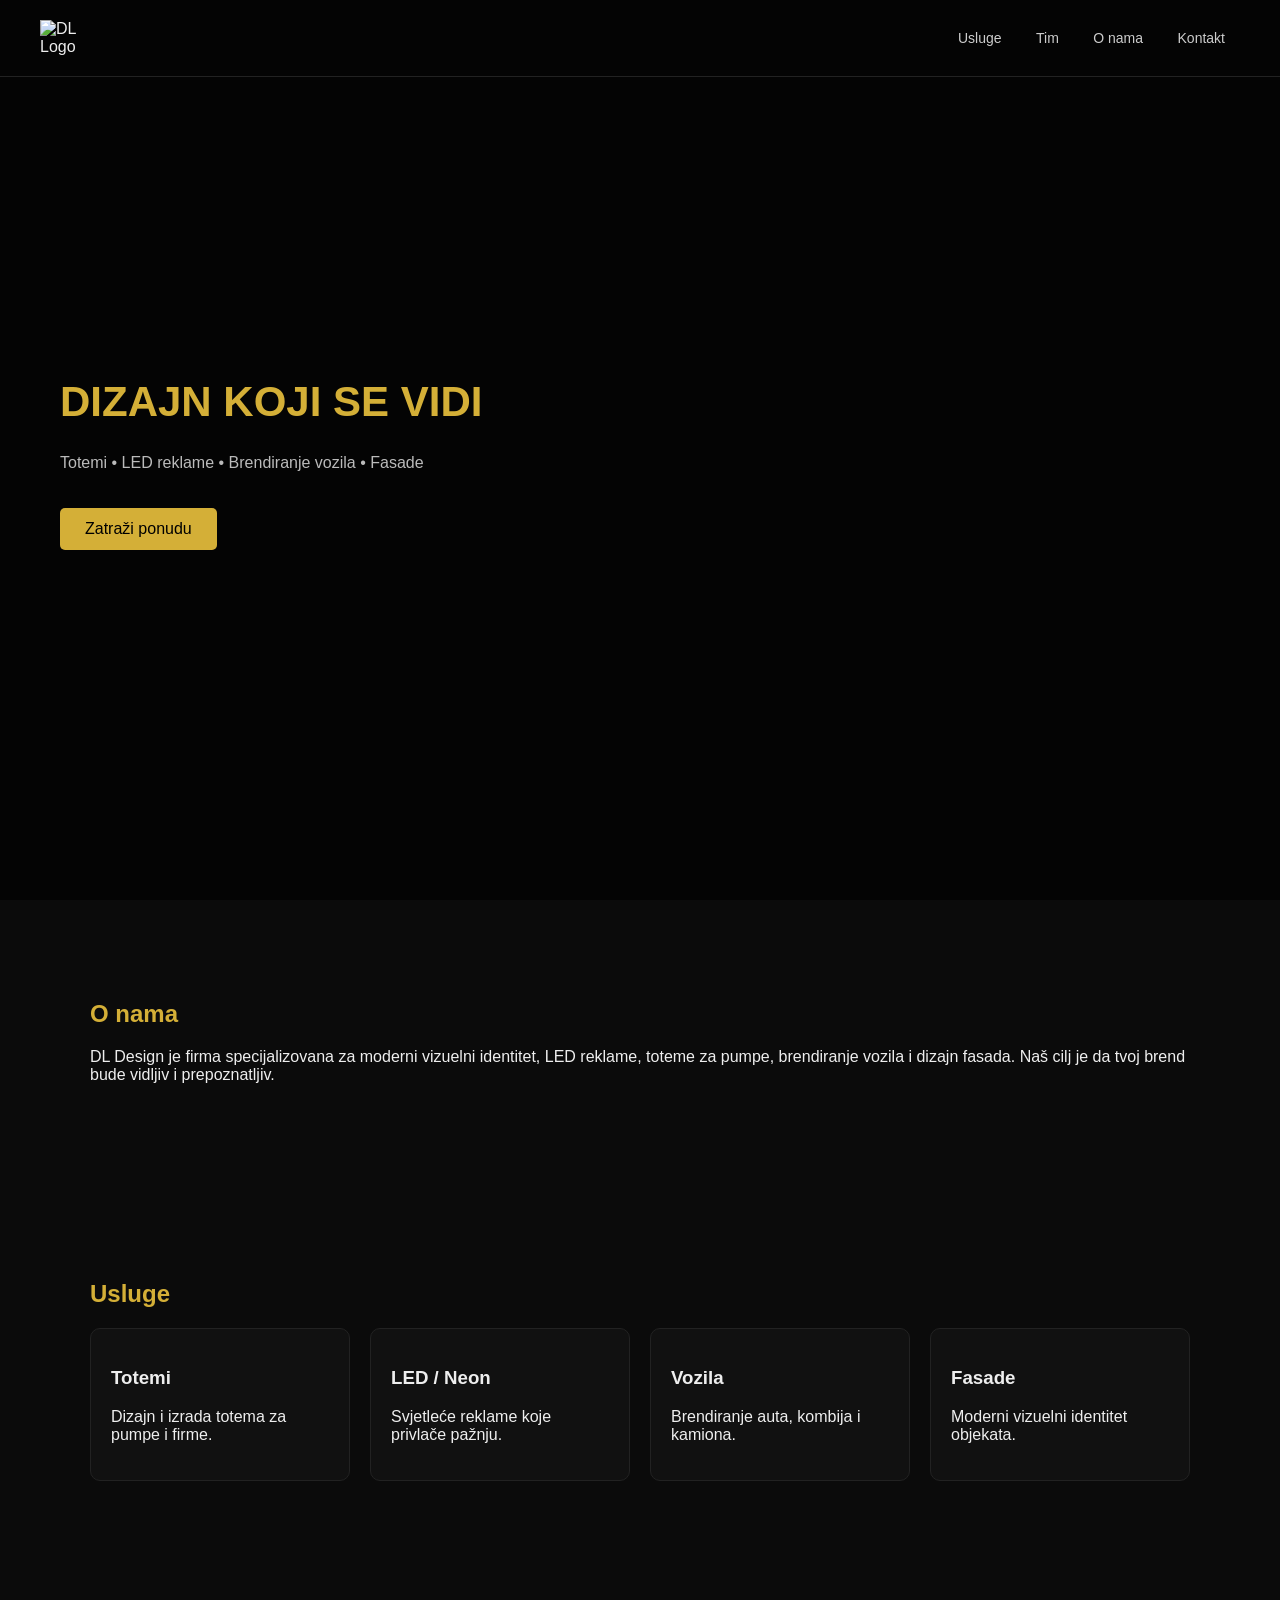
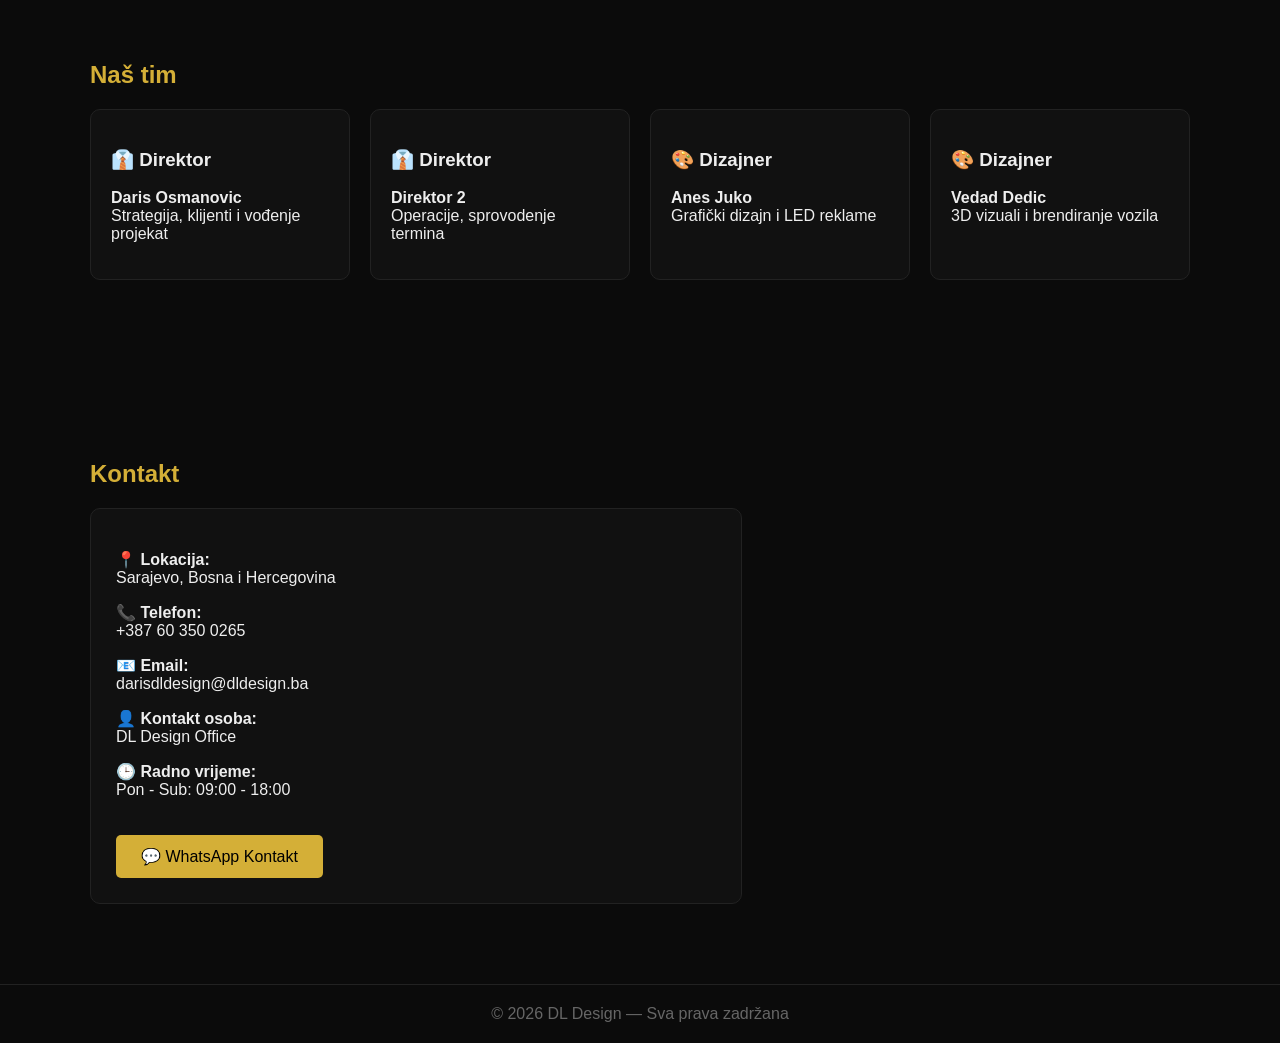
==== index.html @ 4caa93ee "Rename index.html.txt to index.html" ====
<!DOCTYPE html>
<html lang="bs">
<head>
<meta charset="UTF-8">
<meta name="viewport" content="width=device-width, initial-scale=1.0">
<title>DL Design</title>

<style>
body {
    margin: 0;
    font-family: 'Segoe UI', sans-serif;
    background: #0b0b0b;
    color: #eee;
}

/* HEADER */
header {
    display: flex;
    justify-content: space-between;
    align-items: center;
    padding: 20px 40px;
    border-bottom: 1px solid #222;
    position: absolute;
    width: 100%;
    box-sizing: border-box;
    z-index: 10;
}

header img {
    width: 70px;
}

nav a {
    margin: 0 15px;
    color: #ccc;
    text-decoration: none;
    font-size: 14px;
}

nav a:hover {
    color: #d4af37;
}

/* HERO */
.hero {
    height: 100vh;
    background: url('https://images.unsplash.com/photo-1503376780353-7e6692767b70?auto=format&fit=crop&w=1600&q=80') center/cover no-repeat;
    display: flex;
    align-items: center;
    padding: 0 60px;
    position: relative;
}

.hero::before {
    content: "";
    position: absolute;
    top:0; left:0;
    width:100%; height:100%;
    background: rgba(0,0,0,0.6);
}

.hero-content {
    position: relative;
    max-width: 600px;
}

.hero h1 {
    font-size: 42px;
    color: #d4af37;
}

.hero p {
    color: #bbb;
}

.btn {
    display: inline-block;
    margin-top: 20px;
    padding: 12px 25px;
    background: #d4af37;
    color: #000;
    text-decoration: none;
    border-radius: 5px;
}

/* SECTIONS */
section {
    padding: 80px 40px;
    max-width: 1100px;
    margin: auto;
}

h2 {
    color: #d4af37;
}

/* SERVICES + TEAM GRID */
.services {
    display: grid;
    grid-template-columns: repeat(auto-fit, minmax(220px, 1fr));
    gap: 20px;
}

.card {
    background: #111;
    padding: 20px;
    border-radius: 10px;
    border: 1px solid #222;
    transition: 0.3s;
}

.card:hover {
    border-color: #d4af37;
    transform: translateY(-5px);
}

/* CONTACT */
.contact-box {
    background: #111;
    padding: 25px;
    border-radius: 10px;
    border: 1px solid #222;
    max-width: 600px;
}

footer {
    text-align: center;
    padding: 20px;
    border-top: 1px solid #222;
    color: #666;
}
</style>
</head>

<body>

<header>
    <img src="logo.png" alt="DL Logo">

    <nav>
        <a href="#services">Usluge</a>
        <a href="#team">Tim</a>
        <a href="#about">O nama</a>
        <a href="#contact">Kontakt</a>
    </nav>
</header>

<!-- HERO -->
<div class="hero">
    <div class="hero-content">
        <h1>DIZAJN KOJI SE VIDI</h1>
        <p>Totemi • LED reklame • Brendiranje vozila • Fasade</p>
        <a href="#contact" class="btn">Zatraži ponudu</a>
    </div>
</div>

<!-- O NAMA -->
<section id="about">
    <h2>O nama</h2>
    <p>
        DL Design je firma specijalizovana za moderni vizuelni identitet, LED reklame,
        toteme za pumpe, brendiranje vozila i dizajn fasada.
        Naš cilj je da tvoj brend bude vidljiv i prepoznatljiv.
    </p>
</section>

<!-- USLUGE -->
<section id="services">
    <h2>Usluge</h2>

    <div class="services">
        <div class="card">
            <h3>Totemi</h3>
            <p>Dizajn i izrada totema za pumpe i firme.</p>
        </div>

        <div class="card">
            <h3>LED / Neon</h3>
            <p>Svjetleće reklame koje privlače pažnju.</p>
        </div>

        <div class="card">
            <h3>Vozila</h3>
            <p>Brendiranje auta, kombija i kamiona.</p>
        </div>

        <div class="card">
            <h3>Fasade</h3>
            <p>Moderni vizuelni identitet objekata.</p>
        </div>
    </div>
</section>

<!-- 👥 TIM SEKCIJA (DODANO) -->
<section id="team">
    <h2>Naš tim</h2>

    <div class="services">

        <div class="card">
            <h3>👔 Direktor</h3>
            <p><strong>Daris Osmanovic</strong><br>
            Strategija, klijenti i vođenje projekat</p>
        </div>

        <div class="card">
            <h3>👔 Direktor</h3>
            <p><strong>Direktor 2</strong><br>
            Operacije, sprovodenje termina</p>
        </div>

        <div class="card">
            <h3>🎨 Dizajner</h3>
            <p><strong>Anes Juko</strong><br>
            Grafički dizajn i LED reklame</p>
        </div>

        <div class="card">
            <h3>🎨 Dizajner</h3>
            <p><strong>Vedad Dedic</strong><br>
            3D vizuali i brendiranje vozila</p>
        </div>

    </div>
</section>

<!-- KONTAKT -->
<section id="contact">
    <h2>Kontakt</h2>

    <div class="contact-box">

        <p><strong>📍 Lokacija:</strong><br>
        Sarajevo, Bosna i Hercegovina</p>

        <p><strong>📞 Telefon:</strong><br>
        +387 60 350 0265</p>

        <p><strong>📧 Email:</strong><br>
        darisdldesign@dldesign.ba</p>

        <p><strong>👤 Kontakt osoba:</strong><br>
        DL Design Office</p>

        <p><strong>🕒 Radno vrijeme:</strong><br>
        Pon - Sub: 09:00 - 18:00</p>

        <a href="https://wa.me/387603500265" class="btn">
            💬 WhatsApp Kontakt
        </a>

    </div>
</section>

<footer>
    © 2026 DL Design — Sva prava zadržana
</footer>

</body>
</html>
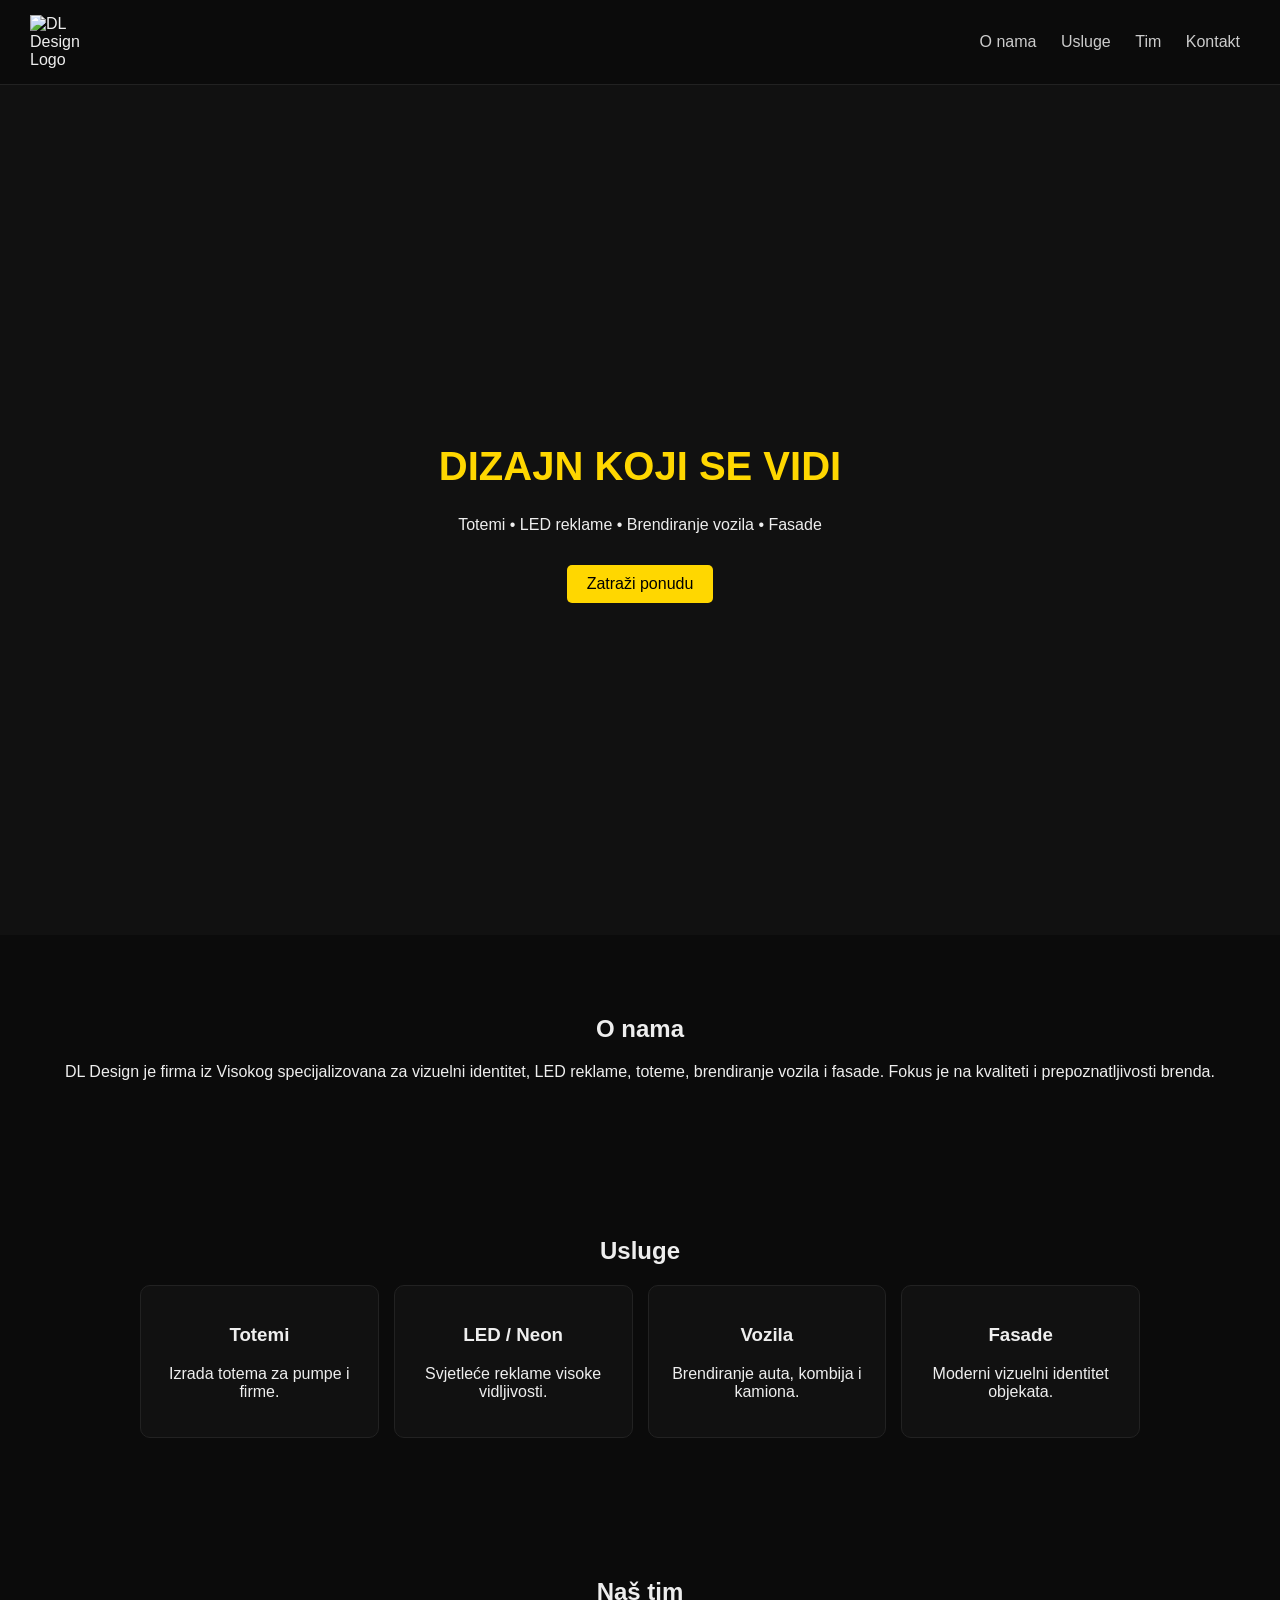
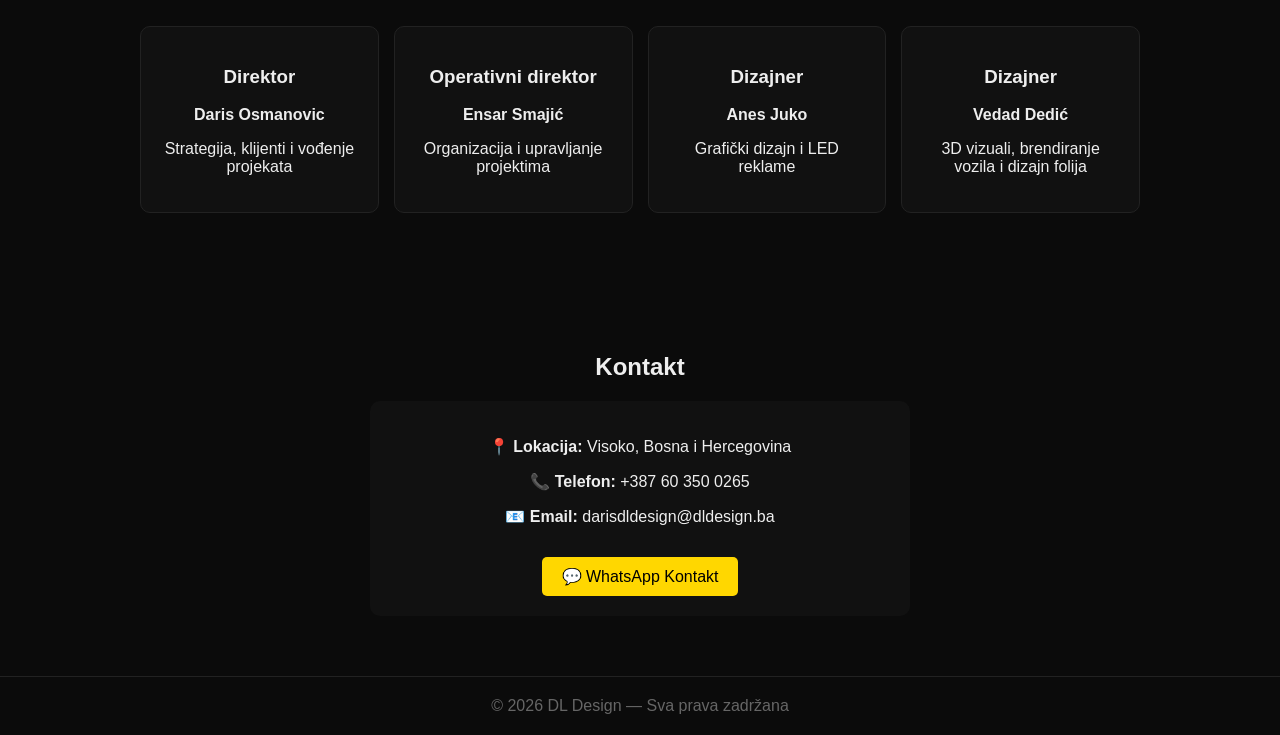
==== commit 118412d9: "Create index.html" ====
--- a/index.html
+++ b/index.html
@@ -1,260 +1,226 @@
-<!DOCTYPE html>
-<html lang="bs">
-<head>
-<meta charset="UTF-8">
-<meta name="viewport" content="width=device-width, initial-scale=1.0">
-<title>DL Design</title>
-
-<style>
-body {
-    margin: 0;
-    font-family: 'Segoe UI', sans-serif;
-    background: #0b0b0b;
-    color: #eee;
-}
-
-/* HEADER */
-header {
-    display: flex;
-    justify-content: space-between;
-    align-items: center;
-    padding: 20px 40px;
-    border-bottom: 1px solid #222;
-    position: absolute;
-    width: 100%;
-    box-sizing: border-box;
-    z-index: 10;
-}
-
-header img {
-    width: 70px;
-}
-
-nav a {
-    margin: 0 15px;
-    color: #ccc;
-    text-decoration: none;
-    font-size: 14px;
-}
-
-nav a:hover {
-    color: #d4af37;
-}
-
-/* HERO */
-.hero {
-    height: 100vh;
-    background: url('https://images.unsplash.com/photo-1503376780353-7e6692767b70?auto=format&fit=crop&w=1600&q=80') center/cover no-repeat;
-    display: flex;
-    align-items: center;
-    padding: 0 60px;
-    position: relative;
-}
-
-.hero::before {
-    content: "";
-    position: absolute;
-    top:0; left:0;
-    width:100%; height:100%;
-    background: rgba(0,0,0,0.6);
-}
-
-.hero-content {
-    position: relative;
-    max-width: 600px;
-}
-
-.hero h1 {
-    font-size: 42px;
-    color: #d4af37;
-}
-
-.hero p {
-    color: #bbb;
-}
-
-.btn {
-    display: inline-block;
-    margin-top: 20px;
-    padding: 12px 25px;
-    background: #d4af37;
-    color: #000;
-    text-decoration: none;
-    border-radius: 5px;
-}
-
-/* SECTIONS */
-section {
-    padding: 80px 40px;
-    max-width: 1100px;
-    margin: auto;
-}
-
-h2 {
-    color: #d4af37;
-}
-
-/* SERVICES + TEAM GRID */
-.services {
-    display: grid;
-    grid-template-columns: repeat(auto-fit, minmax(220px, 1fr));
-    gap: 20px;
-}
-
-.card {
-    background: #111;
-    padding: 20px;
-    border-radius: 10px;
-    border: 1px solid #222;
-    transition: 0.3s;
-}
-
-.card:hover {
-    border-color: #d4af37;
-    transform: translateY(-5px);
-}
-
-/* CONTACT */
-.contact-box {
-    background: #111;
-    padding: 25px;
-    border-radius: 10px;
-    border: 1px solid #222;
-    max-width: 600px;
-}
-
-footer {
-    text-align: center;
-    padding: 20px;
-    border-top: 1px solid #222;
-    color: #666;
-}
-</style>
-</head>
-
-<body>
-
-<header>
-    <img src="logo.png" alt="DL Logo">
-
-    <nav>
-        <a href="#services">Usluge</a>
-        <a href="#team">Tim</a>
-        <a href="#about">O nama</a>
-        <a href="#contact">Kontakt</a>
-    </nav>
-</header>
-
-<!-- HERO -->
-<div class="hero">
-    <div class="hero-content">
-        <h1>DIZAJN KOJI SE VIDI</h1>
-        <p>Totemi • LED reklame • Brendiranje vozila • Fasade</p>
-        <a href="#contact" class="btn">Zatraži ponudu</a>
-    </div>
-</div>
-
-<!-- O NAMA -->
-<section id="about">
-    <h2>O nama</h2>
-    <p>
-        DL Design je firma specijalizovana za moderni vizuelni identitet, LED reklame,
-        toteme za pumpe, brendiranje vozila i dizajn fasada.
-        Naš cilj je da tvoj brend bude vidljiv i prepoznatljiv.
-    </p>
-</section>
-
-<!-- USLUGE -->
-<section id="services">
-    <h2>Usluge</h2>
-
-    <div class="services">
-        <div class="card">
-            <h3>Totemi</h3>
-            <p>Dizajn i izrada totema za pumpe i firme.</p>
-        </div>
-
-        <div class="card">
-            <h3>LED / Neon</h3>
-            <p>Svjetleće reklame koje privlače pažnju.</p>
-        </div>
-
-        <div class="card">
-            <h3>Vozila</h3>
-            <p>Brendiranje auta, kombija i kamiona.</p>
-        </div>
-
-        <div class="card">
-            <h3>Fasade</h3>
-            <p>Moderni vizuelni identitet objekata.</p>
-        </div>
-    </div>
-</section>
-
-<!-- 👥 TIM SEKCIJA (DODANO) -->
-<section id="team">
-    <h2>Naš tim</h2>
-
-    <div class="services">
-
-        <div class="card">
-            <h3>👔 Direktor</h3>
-            <p><strong>Daris Osmanovic</strong><br>
-            Strategija, klijenti i vođenje projekat</p>
-        </div>
-
-        <div class="card">
-            <h3>👔 Direktor</h3>
-            <p><strong>Direktor 2</strong><br>
-            Operacije, sprovodenje termina</p>
-        </div>
-
-        <div class="card">
-            <h3>🎨 Dizajner</h3>
-            <p><strong>Anes Juko</strong><br>
-            Grafički dizajn i LED reklame</p>
-        </div>
-
-        <div class="card">
-            <h3>🎨 Dizajner</h3>
-            <p><strong>Vedad Dedic</strong><br>
-            3D vizuali i brendiranje vozila</p>
-        </div>
-
-    </div>
-</section>
-
-<!-- KONTAKT -->
-<section id="contact">
-    <h2>Kontakt</h2>
-
-    <div class="contact-box">
-
-        <p><strong>📍 Lokacija:</strong><br>
-        Sarajevo, Bosna i Hercegovina</p>
-
-        <p><strong>📞 Telefon:</strong><br>
-        +387 60 350 0265</p>
-
-        <p><strong>📧 Email:</strong><br>
-        darisdldesign@dldesign.ba</p>
-
-        <p><strong>👤 Kontakt osoba:</strong><br>
-        DL Design Office</p>
-
-        <p><strong>🕒 Radno vrijeme:</strong><br>
-        Pon - Sub: 09:00 - 18:00</p>
-
-        <a href="https://wa.me/387603500265" class="btn">
-            💬 WhatsApp Kontakt
-        </a>
-
-    </div>
-</section>
-
-<footer>
-    © 2026 DL Design — Sva prava zadržana
-</footer>
-
-</body>
-</html>
+<!DOCTYPE html>
+<html lang="bs">
+<head>
+<meta charset="UTF-8">
+<meta name="viewport" content="width=device-width, initial-scale=1.0">
+
+<title>DL Design | Brend Folije & LED Rješenja</title>
+<meta name="description" content="DL Design - Totemi, LED reklame, brendiranje vozila i fasade u Visokom, Bosna i Hercegovina.">
+
+<link rel="icon" href="logo.png">
+
+<style>
+body {
+    margin: 0;
+    font-family: Arial;
+    background: #0b0b0b;
+    color: #eee;
+}
+
+/* HEADER */
+header {
+    display: flex;
+    justify-content: space-between;
+    align-items: center;
+    padding: 15px 30px;
+    border-bottom: 1px solid #222;
+}
+
+header img {
+    width: 60px;
+}
+
+nav a {
+    margin: 0 10px;
+    color: #ccc;
+    text-decoration: none;
+}
+
+nav a:hover {
+    color: gold;
+}
+
+/* HERO */
+.hero {
+    height: 90vh;
+    display: flex;
+    align-items: center;
+    justify-content: center;
+    text-align: center;
+    background: #111;
+    padding: 20px;
+}
+
+.hero h1 {
+    color: gold;
+    font-size: 40px;
+}
+
+.btn {
+    display: inline-block;
+    margin-top: 15px;
+    padding: 10px 20px;
+    background: gold;
+    color: black;
+    text-decoration: none;
+    border-radius: 5px;
+}
+
+/* SECTIONS */
+section {
+    padding: 60px 20px;
+    text-align: center;
+}
+
+.grid {
+    display: grid;
+    grid-template-columns: repeat(auto-fit, minmax(220px, 1fr));
+    gap: 15px;
+    max-width: 1000px;
+    margin: auto;
+}
+
+.card {
+    background: #111;
+    padding: 20px;
+    border-radius: 10px;
+    border: 1px solid #222;
+}
+
+/* CONTACT */
+.contact {
+    max-width: 500px;
+    margin: auto;
+    background: #111;
+    padding: 20px;
+    border-radius: 10px;
+}
+
+/* FOOTER */
+footer {
+    text-align: center;
+    padding: 20px;
+    border-top: 1px solid #222;
+    color: #666;
+}
+</style>
+
+</head>
+
+<body>
+
+<header>
+    <img src="logo.png" alt="DL Design Logo">
+
+    <nav>
+        <a href="#about">O nama</a>
+        <a href="#services">Usluge</a>
+        <a href="#team">Tim</a>
+        <a href="#contact">Kontakt</a>
+    </nav>
+</header>
+
+<!-- HERO -->
+<div class="hero">
+    <div>
+        <h1>DIZAJN KOJI SE VIDI</h1>
+        <p>Totemi • LED reklame • Brendiranje vozila • Fasade</p>
+        <a href="#contact" class="btn">Zatraži ponudu</a>
+    </div>
+</div>
+
+<!-- O NAMA -->
+<section id="about">
+    <h2>O nama</h2>
+    <p>
+        DL Design je firma iz Visokog specijalizovana za vizuelni identitet,
+        LED reklame, toteme, brendiranje vozila i fasade.
+        Fokus je na kvaliteti i prepoznatljivosti brenda.
+    </p>
+</section>
+
+<!-- USLUGE -->
+<section id="services">
+    <h2>Usluge</h2>
+
+    <div class="grid">
+
+        <div class="card">
+            <h3>Totemi</h3>
+            <p>Izrada totema za pumpe i firme.</p>
+        </div>
+
+        <div class="card">
+            <h3>LED / Neon</h3>
+            <p>Svjetleće reklame visoke vidljivosti.</p>
+        </div>
+
+        <div class="card">
+            <h3>Vozila</h3>
+            <p>Brendiranje auta, kombija i kamiona.</p>
+        </div>
+
+        <div class="card">
+            <h3>Fasade</h3>
+            <p>Moderni vizuelni identitet objekata.</p>
+        </div>
+
+    </div>
+</section>
+
+<!-- TIM -->
+<section id="team">
+    <h2>Naš tim</h2>
+
+    <div class="grid">
+
+        <div class="card">
+            <h3>Direktor</h3>
+            <p><strong>Daris Osmanovic</strong></p>
+            <p>Strategija, klijenti i vođenje projekata</p>
+        </div>
+
+        <div class="card">
+            <h3>Operativni direktor</h3>
+            <p><strong>Ensar Smajić</strong></p>
+            <p>Organizacija i upravljanje projektima</p>
+        </div>
+
+        <div class="card">
+            <h3>Dizajner</h3>
+            <p><strong>Anes Juko</strong></p>
+            <p>Grafički dizajn i LED reklame</p>
+        </div>
+
+        <div class="card">
+            <h3>Dizajner</h3>
+            <p><strong>Vedad Dedić</strong></p>
+            <p>3D vizuali, brendiranje vozila i dizajn folija</p>
+        </div>
+
+    </div>
+</section>
+
+<!-- KONTAKT -->
+<section id="contact">
+    <h2>Kontakt</h2>
+
+    <div class="contact">
+
+        <p><strong>📍 Lokacija:</strong> Visoko, Bosna i Hercegovina</p>
+        <p><strong>📞 Telefon:</strong> +387 60 350 0265</p>
+        <p><strong>📧 Email:</strong> darisdldesign@dldesign.ba</p>
+
+        <a class="btn" href="https://wa.me/387603500265">
+            💬 WhatsApp Kontakt
+        </a>
+
+    </div>
+</section>
+
+<footer>
+    © 2026 DL Design — Sva prava zadržana
+</footer>
+
+</body>
+</html>
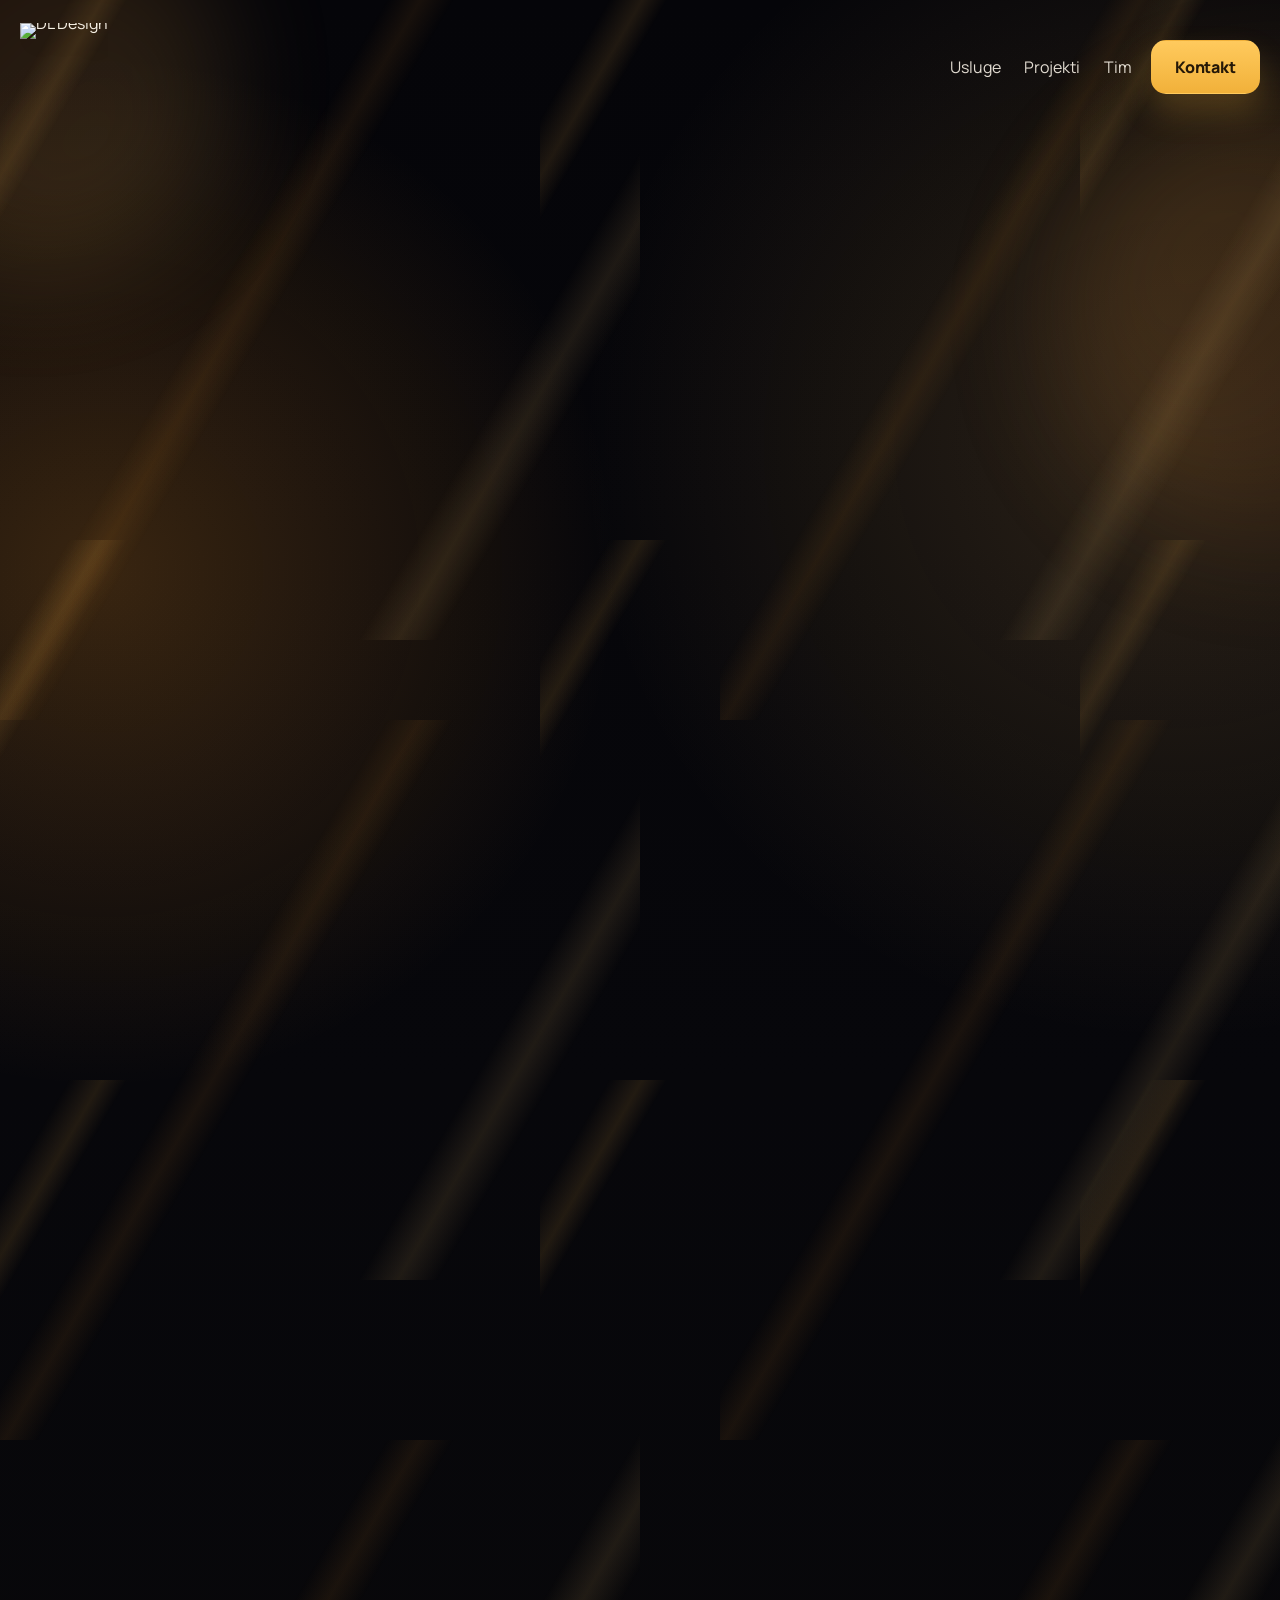
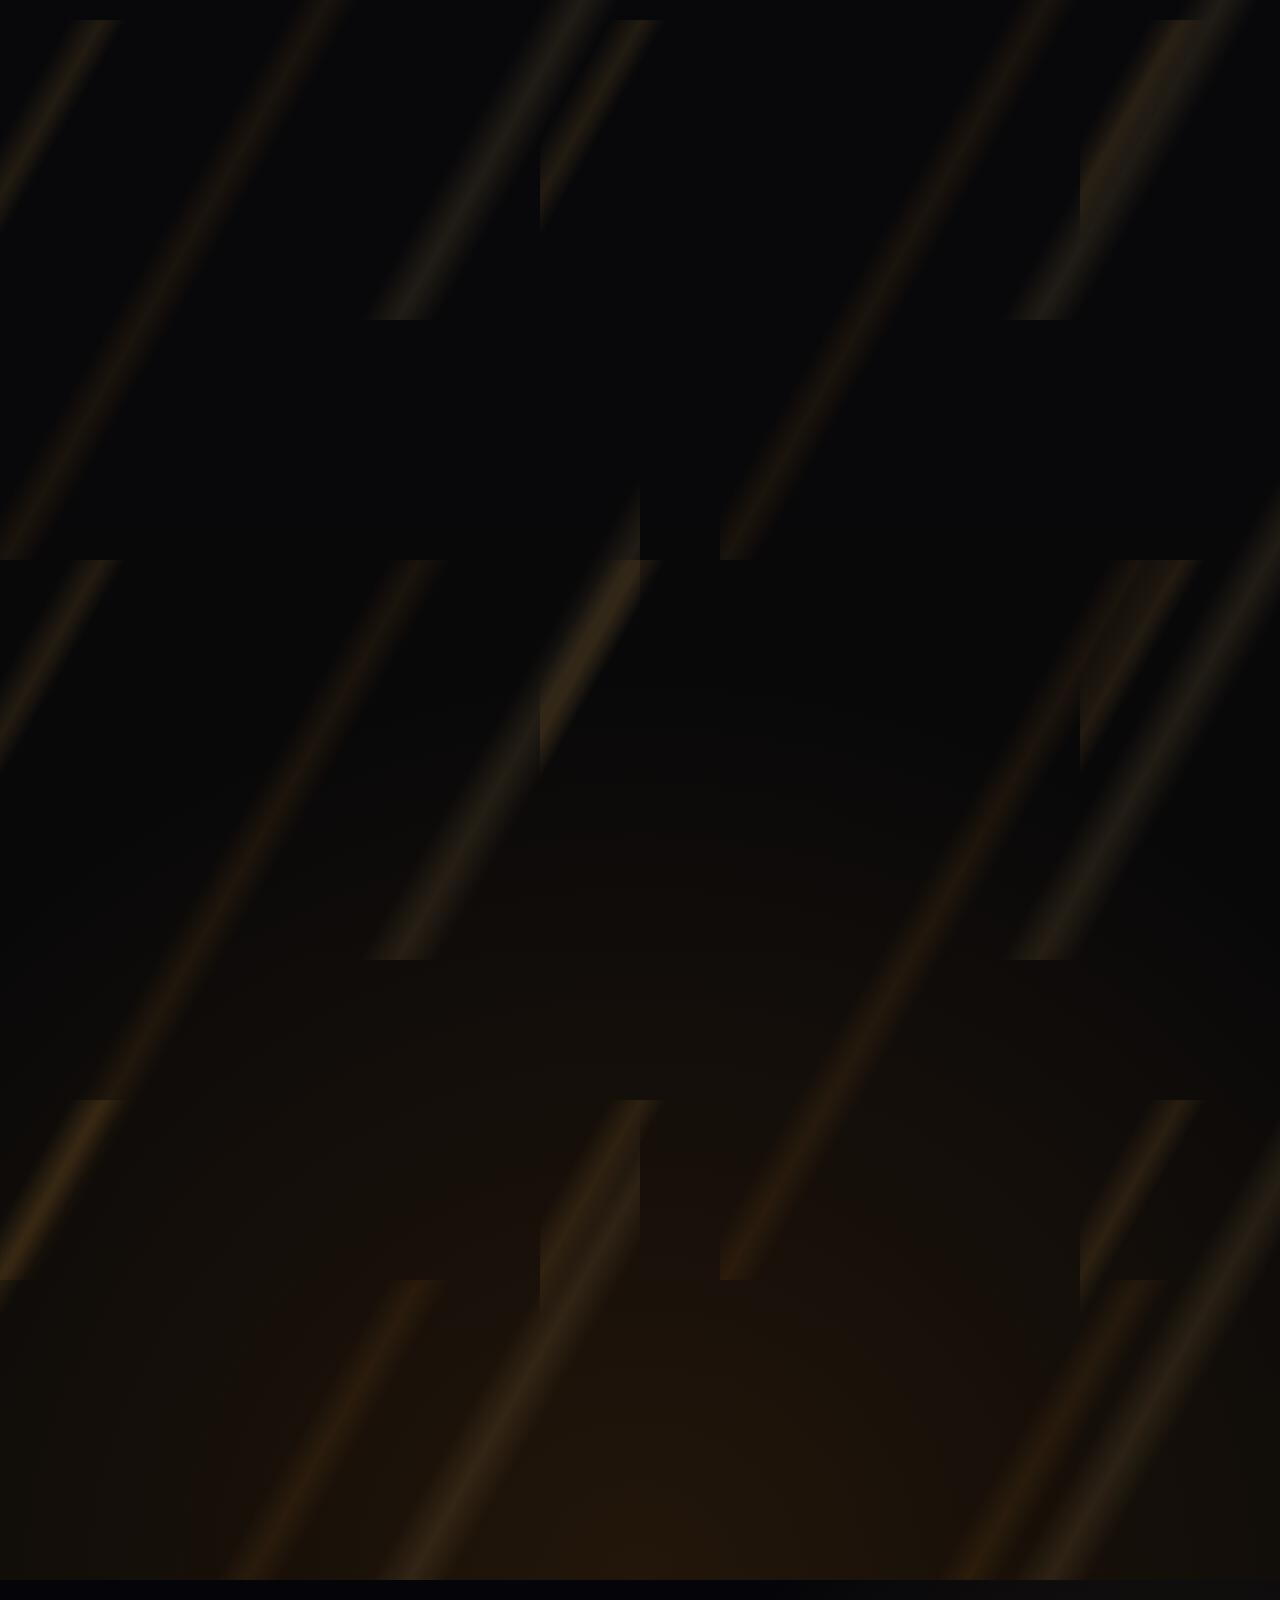
==== commit ad9739df: "Update index.html" ====
--- a/index.html
+++ b/index.html
@@ -1,226 +1,233 @@
+
 <!DOCTYPE html>
 <html lang="bs">
 <head>
-<meta charset="UTF-8">
-<meta name="viewport" content="width=device-width, initial-scale=1.0">
-
-<title>DL Design | Brend Folije & LED Rješenja</title>
-<meta name="description" content="DL Design - Totemi, LED reklame, brendiranje vozila i fasade u Visokom, Bosna i Hercegovina.">
-
-<link rel="icon" href="logo.png">
-
-<style>
-body {
-    margin: 0;
-    font-family: Arial;
-    background: #0b0b0b;
-    color: #eee;
-}
-
-/* HEADER */
-header {
-    display: flex;
-    justify-content: space-between;
-    align-items: center;
-    padding: 15px 30px;
-    border-bottom: 1px solid #222;
-}
-
-header img {
-    width: 60px;
-}
-
-nav a {
-    margin: 0 10px;
-    color: #ccc;
-    text-decoration: none;
-}
-
-nav a:hover {
-    color: gold;
-}
-
-/* HERO */
-.hero {
-    height: 90vh;
-    display: flex;
-    align-items: center;
-    justify-content: center;
-    text-align: center;
-    background: #111;
-    padding: 20px;
-}
-
-.hero h1 {
-    color: gold;
-    font-size: 40px;
-}
-
-.btn {
-    display: inline-block;
-    margin-top: 15px;
-    padding: 10px 20px;
-    background: gold;
-    color: black;
-    text-decoration: none;
-    border-radius: 5px;
-}
-
-/* SECTIONS */
-section {
-    padding: 60px 20px;
-    text-align: center;
-}
-
-.grid {
-    display: grid;
-    grid-template-columns: repeat(auto-fit, minmax(220px, 1fr));
-    gap: 15px;
-    max-width: 1000px;
-    margin: auto;
-}
-
-.card {
-    background: #111;
-    padding: 20px;
-    border-radius: 10px;
-    border: 1px solid #222;
-}
-
-/* CONTACT */
-.contact {
-    max-width: 500px;
-    margin: auto;
-    background: #111;
-    padding: 20px;
-    border-radius: 10px;
-}
-
-/* FOOTER */
-footer {
-    text-align: center;
-    padding: 20px;
-    border-top: 1px solid #222;
-    color: #666;
-}
-</style>
-
+  <meta charset="UTF-8" />
+  <meta name="viewport" content="width=device-width, initial-scale=1.0" />
+  <title>DL Design | Svjetleće reklame i brendiranje pumpi</title>
+  <meta
+    name="description"
+    content="DL Design kreira svjetleće reklame, alucobond fasade i kompletna rješenja za brendiranje benzinskih pumpi u Visokom i širom BiH."
+  />
+
+  <link rel="icon" type="image/png" href="assets/logo.png" />
+  <link rel="shortcut icon" href="assets/logo.png" />
+  <link rel="apple-touch-icon" href="assets/logo.png" />
+
+  <link rel="preconnect" href="https://fonts.googleapis.com" />
+  <link rel="preconnect" href="https://fonts.gstatic.com" crossorigin />
+  <link
+    href="https://fonts.googleapis.com/css2?family=Manrope:wght@400;500;600;700;800&family=Sora:wght@400;600;700;800&display=swap"
+    rel="stylesheet"
+  />
+
+  <link rel="stylesheet" href="style.css" />
 </head>
-
 <body>
-
-<header>
-    <img src="logo.png" alt="DL Design Logo">
-
-    <nav>
-        <a href="#about">O nama</a>
-        <a href="#services">Usluge</a>
-        <a href="#team">Tim</a>
-        <a href="#contact">Kontakt</a>
-    </nav>
-</header>
-
-<!-- HERO -->
-<div class="hero">
-    <div>
-        <h1>DIZAJN KOJI SE VIDI</h1>
-        <p>Totemi • LED reklame • Brendiranje vozila • Fasade</p>
-        <a href="#contact" class="btn">Zatraži ponudu</a>
-    </div>
-</div>
-
-<!-- O NAMA -->
-<section id="about">
-    <h2>O nama</h2>
-    <p>
-        DL Design je firma iz Visokog specijalizovana za vizuelni identitet,
-        LED reklame, toteme, brendiranje vozila i fasade.
-        Fokus je na kvaliteti i prepoznatljivosti brenda.
-    </p>
-</section>
-
-<!-- USLUGE -->
-<section id="services">
-    <h2>Usluge</h2>
-
-    <div class="grid">
-
-        <div class="card">
+  <div id="top" class="page-shell">
+
+    <header class="hero section">
+      <nav class="topbar" aria-label="Glavna navigacija">
+        <a class="brand" href="#top" aria-label="DL Design početna">
+          <img class="brand-logo" src="assets/logo.png" alt="DL Design" />
+        </a>
+
+        <div class="topbar-menu" id="site-menu">
+          <div class="topbar-links">
+            <a href="#usluge">Usluge</a>
+            <a href="#projekti">Projekti</a>
+            <a href="#tim">Tim</a>
+          </div>
+          <a class="button button-primary nav-cta" href="#kontakt">
+            Kontakt
+          </a>
+        </div>
+      </nav>
+
+      <div class="hero-stage reveal">
+        <div class="feature-strip">
+          <article class="feature-item feature-item-image">
+            <span class="feature-index">1</span>
+            <div>
+              <h2>Totemi</h2>
+              <p>Izrada modernih totema za pumpe i poslovne objekte.</p>
+            </div>
+          </article>
+
+          <article class="feature-item feature-item-image-2">
+            <span class="feature-index">2</span>
+            <div>
+              <h2>LED Reklame</h2>
+              <p>Svjetleće reklame, neon i premium LED rješenja.</p>
+            </div>
+          </article>
+
+          <article class="feature-item feature-item-image-3">
+            <span class="feature-index">3</span>
+            <div>
+              <h2>Fasade</h2>
+              <p>Alucobond fasade i kompletan vizuelni identitet objekata.</p>
+            </div>
+          </article>
+
+          <article class="feature-item feature-item-image-4">
+            <span class="feature-index">4</span>
+            <div>
+              <h2>Brendiranje Vozila</h2>
+              <p>Profesionalno brendiranje auta, kombija i kamiona.</p>
+            </div>
+          </article>
+        </div>
+        <img
+          class="hero-backdrop"
+          src="assets/cover1.jpeg"
+          alt="DL Design brendiranje benzinske pumpe"
+        />
+
+        <div class="hero-overlay"></div>
+
+        <div class="hero-content">
+          <div class="hero-copy">
+            <h1>
+              Specijalizovani za svjetleće reklame, fasade i brendiranje benzinskih pumpi
+            </h1>
+
+            <div class="hero-actions">
+              <a class="button button-primary" href="#projekti">
+                Pogledaj projekte
+              </a>
+            </div>
+          </div>
+        </div>
+      </div>
+    </header>
+
+    <main>
+
+      <section id="usluge" class="section services">
+        <div class="section-heading reveal">
+          <p class="eyebrow">Šta radimo</p>
+          <h2>Nudimo kompletne usluge dizajna i <span>brendiranja</span></h2>
+        </div>
+
+        <div class="service-grid">
+          <article class="service-card reveal">
             <h3>Totemi</h3>
-            <p>Izrada totema za pumpe i firme.</p>
-        </div>
-
-        <div class="card">
+            <p>Izrada totema za pumpe i firme sa modernim i prepoznatljivim vizuelnim identitetom.</p>
+          </article>
+
+          <article class="service-card reveal">
             <h3>LED / Neon</h3>
-            <p>Svjetleće reklame visoke vidljivosti.</p>
-        </div>
-
-        <div class="card">
-            <h3>Vozila</h3>
-            <p>Brendiranje auta, kombija i kamiona.</p>
-        </div>
-
-        <div class="card">
+            <p>Svjetleće reklame, neon znakovi i premium LED rješenja visoke vidljivosti.</p>
+          </article>
+
+          <article class="service-card reveal">
+            <h3>Brendiranje Vozila</h3>
+            <p>Kompletno brendiranje auta, kombija i kamiona za jaču promociju vašeg brenda.</p>
+          </article>
+
+          <article class="service-card reveal">
             <h3>Fasade</h3>
-            <p>Moderni vizuelni identitet objekata.</p>
-        </div>
-
-    </div>
-</section>
-
-<!-- TIM -->
-<section id="team">
-    <h2>Naš tim</h2>
-
-    <div class="grid">
-
-        <div class="card">
-            <h3>Direktor</h3>
-            <p><strong>Daris Osmanovic</strong></p>
-            <p>Strategija, klijenti i vođenje projekata</p>
-        </div>
-
-        <div class="card">
-            <h3>Operativni direktor</h3>
-            <p><strong>Ensar Smajić</strong></p>
-            <p>Organizacija i upravljanje projektima</p>
-        </div>
-
-        <div class="card">
-            <h3>Dizajner</h3>
-            <p><strong>Anes Juko</strong></p>
-            <p>Grafički dizajn i LED reklame</p>
-        </div>
-
-        <div class="card">
-            <h3>Dizajner</h3>
-            <p><strong>Vedad Dedić</strong></p>
-            <p>3D vizuali, brendiranje vozila i dizajn folija</p>
-        </div>
-
-    </div>
-</section>
-
-<!-- KONTAKT -->
-<section id="contact">
-    <h2>Kontakt</h2>
-
-    <div class="contact">
-
-        <p><strong>📍 Lokacija:</strong> Visoko, Bosna i Hercegovina</p>
-        <p><strong>📞 Telefon:</strong> +387 60 350 0265</p>
-        <p><strong>📧 Email:</strong> darisdldesign@dldesign.ba</p>
-
-        <a class="btn" href="https://wa.me/387603500265">
-            💬 WhatsApp Kontakt
-        </a>
-
-    </div>
-</section>
-
-<footer>
-    © 2026 DL Design — Sva prava zadržana
-</footer>
-
+            <p>Alucobond fasade i moderni vizuelni identitet poslovnih objekata.</p>
+          </article>
+        </div>
+      </section>
+
+      <section id="projekti" class="section projects">
+        <div class="projects-title reveal">
+          <span></span>
+          <h2>Naši radovi</h2>
+          <span></span>
+        </div>
+
+        <div class="projects-grid">
+          <article class="project-card reveal">
+            <img src="assets/totem1.jpg" alt="Totem pumpa" />
+            <div class="project-caption">
+              <h3>Totem za pumpu</h3>
+              <p>Izrada i montaža modernog totema za benzinsku pumpu.</p>
+            </div>
+          </article>
+
+          <article class="project-card reveal">
+            <img src="assets/led1.jpg" alt="LED reklama" />
+            <div class="project-caption">
+              <h3>Neon LED reklama</h3>
+              <p>Premium svjetleća reklama visoke vidljivosti.</p>
+            </div>
+          </article>
+
+          <article class="project-card reveal">
+            <img src="assets/vozilo1.jpg" alt="Brendiranje vozila" />
+            <div class="project-caption">
+              <h3>Brendiranje vozila</h3>
+              <p>Kompletan branding službenog vozila za DL Design.</p>
+            </div>
+          </article>
+
+          <article class="project-card reveal">
+            <img src="assets/fasada1.jpg" alt="Fasada" />
+            <div class="project-caption">
+              <h3>Fasada objekta</h3>
+              <p>Moderni alucobond izgled poslovnog objekta.</p>
+            </div>
+          </article>
+        </div>
+      </section>
+
+      <section id="tim" class="section team">
+        <div class="section-heading reveal">
+          <p class="eyebrow">Naš tim</p>
+          <h2>Ljudi iza DL Design projekta</h2>
+        </div>
+
+        <div class="service-grid">
+          <article class="service-card reveal">
+            <h3>Daris Osmanović</h3>
+            <p>Direktor — strategija, klijenti i vođenje projekata.</p>
+          </article>
+
+          <article class="service-card reveal">
+            <h3>Ensar Smajić</h3>
+            <p>Operativni direktor — organizacija i upravljanje projektima.</p>
+          </article>
+
+          <article class="service-card reveal">
+            <h3>Anes Juko</h3>
+            <p>Dizajner — grafički dizajn i LED reklame.</p>
+          </article>
+
+          <article class="service-card reveal">
+            <h3>Vedad Dedić</h3>
+            <p>Dizajner — 3D vizuali, folije i brendiranje vozila.</p>
+          </article>
+        </div>
+      </section>
+
+      <section id="kontakt" class="section contact-card reveal">
+        <p class="eyebrow">Kontakt</p>
+        <h2>Kontaktirajte nas</h2>
+        <p class="contact-text">
+          Za upite u vezi reklama, fasada, dizajna i brendiranja kontaktirajte nas direktno.
+        </p>
+
+        <div class="contact-list">
+          <article class="contact-person">
+            <h3>Daris Osmanović</h3>
+            <p class="contact-role">Direktor</p>
+            <a class="contact-link" href="tel:+387603500265">+387 60 350 0265</a>
+            <a class="contact-link" href="mailto:darisdldesign@dldesign.ba">darisdldesign@dldesign.ba</a>
+          </article>
+
+          <article class="contact-person">
+            <h3>Lokacija</h3>
+            <p class="contact-role">Obrt "DL DESIGN"</p>
+            <p>Visoko, Bosna i Hercegovina</p>
+          </article>
+        </div>
+      </section>
+
+    </main>
+  </div>
 </body>
 </html>
--- a/style.css
+++ b/style.css
@@ -0,0 +1,1179 @@
+:root {
+  --bg: #08080c;
+  --bg-soft: #12131a;
+  --bg-panel: rgba(15, 15, 21, 0.84);
+  --bg-panel-strong: rgba(10, 10, 15, 0.94);
+  --text: #f7f1e5;
+  --muted: rgba(240, 231, 216, 0.76);
+  --line: rgba(255, 255, 255, 0.1);
+  --gold: #f1b13a;
+  --gold-strong: #ffca5d;
+  --gold-soft: rgba(241, 177, 58, 0.18);
+  --shadow: 0 28px 70px rgba(0, 0, 0, 0.45);
+  --radius-xl: 36px;
+  --radius-lg: 26px;
+  --radius-md: 18px;
+  --radius-sm: 14px;
+  --max-width: 1240px;
+}
+
+* {
+  box-sizing: border-box;
+}
+
+html {
+  scroll-behavior: smooth;
+}
+
+body {
+  margin: 0;
+  min-height: 100vh;
+  font-family: "Manrope", sans-serif;
+  color: var(--text);
+  background:
+    radial-gradient(circle at 8% 18%, rgba(237, 147, 40, 0.22), transparent 18%),
+    radial-gradient(circle at 92% 14%, rgba(245, 185, 92, 0.16), transparent 20%),
+    radial-gradient(circle at 50% 100%, rgba(210, 116, 26, 0.12), transparent 28%),
+    linear-gradient(180deg, #050509 0%, #07070b 34%, #0a0908 100%);
+  overflow-x: hidden;
+}
+
+body::before,
+body::after {
+  content: "";
+  position: fixed;
+  z-index: -1;
+  pointer-events: none;
+  inset: auto;
+  opacity: 0.18;
+  filter: blur(60px);
+}
+
+body::before {
+  top: -7rem;
+  left: -10rem;
+  width: 24rem;
+  height: 24rem;
+  border-radius: 999px;
+  background: linear-gradient(135deg, #7b3308, #ffcb66);
+}
+
+body::after {
+  right: -14rem;
+  top: 6rem;
+  width: 28rem;
+  height: 28rem;
+  border-radius: 999px;
+  background: linear-gradient(135deg, #f3a746, #5f2907);
+}
+
+img {
+  display: block;
+  max-width: 100%;
+}
+
+a {
+  color: inherit;
+  text-decoration: none;
+}
+
+button,
+input,
+textarea {
+  font: inherit;
+}
+
+.page-shell {
+  position: relative;
+  isolation: isolate;
+}
+
+.page-shell::before {
+  content: "";
+  position: absolute;
+  inset: 0;
+  z-index: -1;
+  pointer-events: none;
+  background:
+    linear-gradient(120deg, transparent 8%, rgba(255, 187, 79, 0.11) 12%, transparent 15%),
+    linear-gradient(120deg, transparent 34%, rgba(255, 160, 45, 0.08) 37%, transparent 40%),
+    linear-gradient(120deg, transparent 72%, rgba(255, 204, 117, 0.1) 76%, transparent 80%);
+  background-size: 540px 540px, 720px 720px, 640px 640px;
+}
+
+.section {
+  width: min(calc(100% - 2rem), var(--max-width));
+  margin: 0 auto;
+}
+
+.hero.section {
+  width: 100%;
+  max-width: none;
+}
+
+.hero {
+  position: relative;
+  padding-top: 0;
+  padding-bottom: 0.6rem;
+}
+
+.topbar {
+  display: flex;
+  align-items: center;
+  justify-content: space-between;
+  gap: 1rem;
+  position: absolute;
+  top: 0;
+  left: 50%;
+  transform: translateX(-50%);
+  width: min(calc(100% - 2rem), var(--max-width));
+  padding: 1.45rem 0 0;
+  z-index: 20;
+}
+
+.brand {
+  display: inline-block;
+  line-height: 0;
+  text-shadow: 0 12px 28px rgba(0, 0, 0, 0.28);
+}
+
+.brand-logo {
+  display: block;
+  width: auto;
+  height: clamp(56px, 8vw, 88px);
+  max-width: 100%;
+  object-fit: contain;
+}
+
+.topbar-menu {
+  display: flex;
+  align-items: center;
+  gap: 1.2rem;
+}
+
+.topbar-links {
+  display: inline-flex;
+  align-items: center;
+  gap: 1.45rem;
+  font-size: 1rem;
+  color: rgba(247, 241, 229, 0.9);
+}
+
+.nav-cta {
+  display: none;
+  min-height: 2.9rem;
+  padding-inline: 1.15rem;
+  border-radius: 12px;
+}
+
+.nav-toggle {
+  display: none;
+  align-items: center;
+  justify-content: center;
+  flex-direction: column;
+  gap: 0.3rem;
+  width: 3rem;
+  height: 3rem;
+  padding: 0;
+  border: 1px solid rgba(255, 255, 255, 0.14);
+  border-radius: 14px;
+  background: rgba(10, 10, 15, 0.86);
+  color: var(--text);
+  cursor: pointer;
+  transition:
+    border-color 180ms ease,
+    background-color 180ms ease,
+    transform 180ms ease;
+}
+
+.nav-toggle:hover {
+  transform: translateY(-1px);
+  border-color: rgba(255, 202, 93, 0.4);
+}
+
+.nav-toggle span {
+  width: 1.15rem;
+  height: 2px;
+  border-radius: 999px;
+  background: currentColor;
+  transition:
+    transform 180ms ease,
+    opacity 180ms ease;
+}
+
+.menu-backdrop {
+  display: none;
+}
+
+.topbar-links a {
+  position: relative;
+  transition: color 180ms ease;
+}
+
+.topbar-links a::after {
+  content: "";
+  position: absolute;
+  left: 0;
+  bottom: -0.3rem;
+  width: 100%;
+  height: 1px;
+  background: linear-gradient(90deg, transparent, var(--gold), transparent);
+  transform: scaleX(0);
+  transform-origin: center;
+  transition: transform 180ms ease;
+}
+
+.topbar-links a:hover {
+  color: var(--gold-strong);
+}
+
+.topbar-links a:hover::after {
+  transform: scaleX(1);
+}
+
+.hero-stage,
+.feature-strip,
+.service-card,
+.project-card,
+.contact-card {
+  border: 1px solid var(--line);
+  box-shadow: var(--shadow);
+}
+
+.hero-stage {
+  position: relative;
+  display: grid;
+  width: 100%;
+  min-height: clamp(460px, 46vw, 610px);
+  border-radius: 0;
+  border: 0;
+  overflow: hidden;
+  background: #09090d;
+  box-shadow: none;
+}
+
+.hero-backdrop,
+.hero-overlay,
+.hero-content {
+  grid-area: 1 / 1;
+}
+
+.hero-backdrop {
+  width: 100%;
+  height: 100%;
+  object-fit: cover;
+  object-position: center 54%;
+}
+
+.hero-overlay {
+  background:
+    linear-gradient(90deg, rgba(7, 8, 12, 0.9) 0%, rgba(7, 8, 12, 0.64) 28%, rgba(7, 8, 12, 0.16) 56%, rgba(7, 8, 12, 0.34) 100%),
+    linear-gradient(180deg, rgba(8, 8, 12, 0.1) 0%, rgba(8, 8, 12, 0.08) 48%, rgba(8, 8, 12, 0.82) 100%);
+}
+
+.hero-content {
+  position: relative;
+  z-index: 1;
+  display: flex;
+  align-items: flex-start;
+  width: min(calc(100% - 2rem), var(--max-width));
+  margin: 0 auto;
+  padding: 7rem 0 9.4rem;
+}
+
+.hero-copy {
+  flex: 0 1 clamp(620px, 58vw, 820px);
+  width: 100%;
+  max-width: clamp(620px, 58vw, 820px);
+  margin-top: clamp(0.95rem, 1.6vw, 1.5rem);
+}
+
+.eyebrow {
+  margin: 0 0 0.9rem;
+  color: var(--gold);
+  text-transform: uppercase;
+  letter-spacing: 0.22em;
+  font-size: 0.82rem;
+  font-weight: 800;
+}
+
+.hero h1,
+.section-heading h2,
+.contact-card h2 {
+  margin: 0;
+  font-family: "Sora", sans-serif;
+  line-height: 0.96;
+  letter-spacing: -0.07em;
+}
+
+.hero h1 {
+  width: 100%;
+  max-width: none;
+  font-size: clamp(2.2rem, 2.7vw, 3.35rem);
+  line-height: 1.18;
+  letter-spacing: -0.04em;
+  text-wrap: balance;
+  text-shadow: 0 18px 40px rgba(0, 0, 0, 0.34);
+}
+
+.hero-text,
+.contact-text,
+.feature-item p,
+.card-body p,
+.project-caption p {
+  color: var(--muted);
+  line-height: 1.7;
+}
+
+.hero-text {
+  max-width: 34ch;
+  margin: 0.85rem 0 0;
+  font-size: 0.98rem;
+  line-height: 1.45;
+}
+
+.hero-actions {
+  display: flex;
+  flex-wrap: wrap;
+  gap: 0.9rem;
+  margin-top: 1.6rem;
+}
+
+.hero-actions .button {
+  min-height: 3.15rem;
+  padding-inline: 1.65rem;
+  border-radius: 9px;
+}
+
+.button {
+  display: inline-flex;
+  align-items: center;
+  justify-content: center;
+  min-height: 3.35rem;
+  padding: 0 1.45rem;
+  border-radius: 15px;
+  border: 1px solid transparent;
+  font-weight: 800;
+  letter-spacing: -0.01em;
+  transition:
+    transform 180ms ease,
+    box-shadow 180ms ease,
+    border-color 180ms ease,
+    background-color 180ms ease;
+}
+
+.button:hover {
+  transform: translateY(-2px);
+}
+
+.button-primary {
+  color: #251807;
+  background: linear-gradient(180deg, var(--gold-strong), var(--gold));
+  box-shadow: 0 18px 32px rgba(241, 177, 58, 0.22);
+}
+
+.button-secondary {
+  color: var(--text);
+  background: rgba(255, 255, 255, 0.03);
+  border-color: rgba(255, 255, 255, 0.16);
+}
+
+.button-secondary:hover {
+  border-color: rgba(255, 203, 94, 0.45);
+}
+
+.button.small {
+  min-height: 2.8rem;
+  padding: 0 1.15rem;
+  width: fit-content;
+  margin: 0 1.45rem 1.45rem;
+  border-radius: 12px;
+}
+
+.feature-strip {
+  grid-area: 1 / 1;
+  align-self: end;
+  justify-self: center;
+  z-index: 2;
+  display: grid;
+  grid-template-columns: repeat(4, minmax(0, 1fr));
+  gap: 0;
+  width: min(calc(100% - 2rem), var(--max-width));
+  margin: 0 0 1.55rem;
+  border-radius: 4px;
+  overflow: hidden;
+  background: linear-gradient(180deg, rgba(15, 15, 20, 0.94), rgba(10, 10, 14, 0.97));
+  backdrop-filter: blur(20px);
+}
+
+.feature-item {
+  display: flex;
+  gap: 1rem;
+  padding: 1.35rem 1.45rem 1.2rem;
+  position: relative;
+  align-items: flex-start;
+}
+
+.feature-item::after {
+  content: "";
+  position: absolute;
+  inset: auto 1.3rem 0.45rem;
+  height: 3px;
+  border-radius: 999px;
+  background: linear-gradient(90deg, rgba(255, 202, 93, 0.92), transparent 70%);
+  opacity: 0;
+}
+
+.feature-item:first-child::after {
+  opacity: 1;
+}
+
+.feature-item + .feature-item {
+  border-left: 1px solid var(--line);
+}
+
+.feature-item-image {
+  isolation: isolate;
+  background:
+    linear-gradient(180deg, rgba(7, 8, 12, 0.54), rgba(7, 8, 12, 0.84)),
+    url("assets/img_small_2.jpeg") center / cover no-repeat;
+}
+
+.feature-item-image::before {
+  content: "";
+  position: absolute;
+  inset: 0;
+  z-index: -1;
+  background: linear-gradient(180deg, rgba(7, 8, 12, 0.1), rgba(7, 8, 12, 0.3));
+}
+
+.feature-item-image h2,
+.feature-item-image p {
+  text-shadow: 0 6px 20px rgba(0, 0, 0, 0.45);
+}
+
+.feature-item-image-2 {
+  isolation: isolate;
+  background:
+    linear-gradient(180deg, rgba(7, 8, 12, 0.56), rgba(7, 8, 12, 0.86)),
+    url("assets/img_small_1.jpeg") center / cover no-repeat;
+}
+
+.feature-item-image-2::before {
+  content: "";
+  position: absolute;
+  inset: 0;
+  z-index: -1;
+  background: linear-gradient(180deg, rgba(7, 8, 12, 0.08), rgba(7, 8, 12, 0.34));
+}
+
+.feature-item-image-2 h2,
+.feature-item-image-2 p {
+  text-shadow: 0 6px 20px rgba(0, 0, 0, 0.45);
+}
+
+.feature-item-image-3 {
+  isolation: isolate;
+  background:
+    linear-gradient(180deg, rgba(7, 8, 12, 0.56), rgba(7, 8, 12, 0.86)),
+    url("assets/img_small_3.png") center / cover no-repeat;
+}
+
+.feature-item-image-3::before {
+  content: "";
+  position: absolute;
+  inset: 0;
+  z-index: -1;
+  background: linear-gradient(180deg, rgba(7, 8, 12, 0.08), rgba(7, 8, 12, 0.34));
+}
+
+.feature-item-image-3 h2,
+.feature-item-image-3 p {
+  text-shadow: 0 6px 20px rgba(0, 0, 0, 0.45);
+}
+
+.feature-item-image-4 {
+  isolation: isolate;
+  background:
+    linear-gradient(180deg, rgba(7, 8, 12, 0.56), rgba(7, 8, 12, 0.86)),
+    url("assets/cover1.jpeg") center / cover no-repeat;
+}
+
+.feature-item-image-4::before {
+  content: "";
+  position: absolute;
+  inset: 0;
+  z-index: -1;
+  background: linear-gradient(180deg, rgba(7, 8, 12, 0.08), rgba(7, 8, 12, 0.34));
+}
+
+.feature-item-image-4 h2,
+.feature-item-image-4 p {
+  text-shadow: 0 6px 20px rgba(0, 0, 0, 0.45);
+}
+
+.feature-index,
+.card-index {
+  color: var(--gold);
+  font-family: "Sora", sans-serif;
+  font-size: clamp(2.9rem, 3.6vw, 4rem);
+  line-height: 1;
+  font-weight: 800;
+  letter-spacing: -0.08em;
+  flex-shrink: 0;
+}
+
+.feature-item h2,
+.card-body h3,
+.project-caption h3 {
+  margin: 0;
+  font-family: "Sora", sans-serif;
+  font-size: 1rem;
+  line-height: 1.18;
+  letter-spacing: -0.03em;
+}
+
+.feature-item p {
+  margin: 0.28rem 0 0;
+  font-size: 0.74rem;
+  line-height: 1.25;
+  opacity: 0.72;
+}
+
+.services {
+  padding: 1.8rem 0 3.25rem;
+}
+
+.section-heading {
+  text-align: center;
+  max-width: 840px;
+  margin: 0 auto 2.35rem;
+}
+
+.section-heading h2 {
+  font-size: clamp(2.2rem, 4.2vw, 3.7rem);
+  line-height: 1.08;
+  letter-spacing: -0.05em;
+}
+
+.section-heading h2 span {
+  color: var(--gold-strong);
+}
+
+.service-grid {
+  display: grid;
+  grid-template-columns: repeat(2, minmax(0, 1fr));
+  gap: 1.5rem;
+}
+
+.service-card {
+  overflow: hidden;
+  border-radius: var(--radius-lg);
+  background: linear-gradient(180deg, rgba(18, 18, 24, 0.76), rgba(10, 10, 14, 0.96));
+  transition:
+    transform 220ms ease,
+    border-color 220ms ease,
+    box-shadow 220ms ease;
+}
+
+.service-card:hover,
+.project-card:hover {
+  transform: translateY(-4px);
+  border-color: rgba(255, 204, 102, 0.22);
+  box-shadow: 0 34px 80px rgba(0, 0, 0, 0.5);
+}
+
+.card-image {
+  width: 100%;
+  aspect-ratio: 16 / 10;
+  object-fit: cover;
+  background: linear-gradient(180deg, #101116, #09090d);
+}
+
+.card-body {
+  display: flex;
+  gap: 1rem;
+  padding: 1.25rem 1.45rem 0.7rem;
+}
+
+.card-body p {
+  margin: 0.5rem 0 0;
+}
+
+.projects {
+  padding: 1rem 0 4.5rem;
+}
+
+.projects-title {
+  display: flex;
+  align-items: center;
+  gap: 1rem;
+  margin-bottom: 2rem;
+}
+
+.projects-title span {
+  flex: 1;
+  height: 1px;
+  background: linear-gradient(90deg, transparent, rgba(255, 255, 255, 0.22), transparent);
+}
+
+.projects-title h2 {
+  margin: 0;
+  font-family: "Sora", sans-serif;
+  font-size: clamp(1.7rem, 2.8vw, 2.6rem);
+  text-transform: uppercase;
+  letter-spacing: 0.16em;
+}
+
+.projects-layout {
+  display: grid;
+  grid-template-columns: minmax(0, 1.18fr) minmax(320px, 0.82fr);
+  gap: 1.5rem;
+  align-items: start;
+}
+
+.projects-grid {
+  display: grid;
+  grid-template-columns: repeat(2, minmax(0, 1fr));
+  gap: 1.25rem;
+}
+
+.project-card {
+  overflow: hidden;
+  border-radius: var(--radius-lg);
+  background: linear-gradient(180deg, rgba(17, 17, 23, 0.76), rgba(8, 8, 12, 0.96));
+  transition:
+    transform 220ms ease,
+    border-color 220ms ease,
+    box-shadow 220ms ease;
+}
+
+.project-card img {
+  width: 100%;
+  aspect-ratio: 16 / 11;
+  object-fit: cover;
+}
+
+.project-caption {
+  padding: 1rem 1.1rem 1.2rem;
+}
+
+.project-caption p {
+  margin: 0.45rem 0 0;
+  font-size: 0.95rem;
+}
+
+.contact-card {
+  position: sticky;
+  top: 1rem;
+  border-radius: var(--radius-lg);
+  padding: 1.65rem;
+  background:
+    radial-gradient(circle at top right, rgba(241, 177, 58, 0.12), transparent 35%),
+    linear-gradient(180deg, rgba(17, 17, 23, 0.88), rgba(8, 8, 12, 0.97));
+}
+
+.contact-card h2 {
+  font-size: clamp(2.1rem, 4vw, 3.1rem);
+}
+
+.contact-list {
+  display: grid;
+  gap: 1rem;
+  margin-top: 1.35rem;
+}
+
+.contact-person {
+  display: grid;
+  gap: 0.45rem;
+  padding: 1rem;
+  border-radius: 16px;
+  border: 1px solid rgba(255, 255, 255, 0.1);
+  background: rgba(255, 255, 255, 0.03);
+}
+
+.contact-person h3 {
+  margin: 0;
+  font-family: "Sora", sans-serif;
+  font-size: 1.15rem;
+  letter-spacing: -0.02em;
+}
+
+.contact-role {
+  margin: 0;
+  font-size: 0.9rem;
+  color: rgba(247, 241, 229, 0.72);
+}
+
+.contact-link {
+  width: fit-content;
+  font-weight: 700;
+  color: rgba(247, 241, 229, 0.96);
+  border-bottom: 1px solid transparent;
+  transition:
+    color 180ms ease,
+    border-color 180ms ease;
+}
+
+.contact-link:hover {
+  color: var(--gold-strong);
+  border-color: rgba(255, 202, 93, 0.6);
+}
+
+.contact-form {
+  display: grid;
+  gap: 0.95rem;
+  margin-top: 1.4rem;
+}
+
+.contact-form label {
+  display: grid;
+  gap: 0.45rem;
+}
+
+.contact-form span {
+  font-size: 0.92rem;
+  color: rgba(247, 241, 229, 0.72);
+}
+
+.contact-form input,
+.contact-form textarea {
+  width: 100%;
+  border-radius: 16px;
+  border: 1px solid rgba(255, 255, 255, 0.11);
+  background: rgba(255, 255, 255, 0.03);
+  color: var(--text);
+  padding: 0.95rem 1rem;
+  outline: none;
+  transition:
+    border-color 180ms ease,
+    box-shadow 180ms ease,
+    background-color 180ms ease;
+}
+
+.contact-form input:focus,
+.contact-form textarea:focus {
+  border-color: rgba(255, 202, 93, 0.52);
+  box-shadow: 0 0 0 4px rgba(241, 177, 58, 0.12);
+  background: rgba(255, 255, 255, 0.05);
+}
+
+.submit {
+  width: 100%;
+  margin-top: 0.2rem;
+}
+
+.form-note {
+  min-height: 1.2rem;
+  margin: 0;
+  font-size: 0.95rem;
+  color: var(--gold-strong);
+}
+
+.reveal {
+  opacity: 0;
+  transform: translateY(28px);
+  transition:
+    opacity 700ms ease,
+    transform 700ms ease;
+}
+
+.reveal.is-visible {
+  opacity: 1;
+  transform: translateY(0);
+}
+
+@media (max-width: 1080px) {
+  .hero-stage {
+    min-height: clamp(390px, 42vw, 500px);
+  }
+
+  .hero-content {
+    width: min(calc(100% - 2rem), var(--max-width));
+    padding-top: 6.2rem;
+    padding-bottom: 8.8rem;
+  }
+
+  .hero-copy {
+    flex-basis: min(680px, 100%);
+    max-width: min(680px, 100%);
+  }
+
+  .feature-strip {
+    width: min(calc(100% - 2rem), 1080px);
+    margin-bottom: 1rem;
+  }
+
+  .projects-layout {
+    grid-template-columns: 1fr;
+  }
+
+  .contact-card {
+    position: relative;
+    top: 0;
+  }
+}
+
+@media (max-width: 920px) {
+  .hero-content {
+    width: min(calc(100% - 1.5rem), var(--max-width));
+    padding-top: 5.8rem;
+    padding-bottom: 8.8rem;
+  }
+
+  .hero-copy {
+    flex-basis: min(100%, 620px);
+    max-width: min(100%, 620px);
+  }
+
+  .hero h1 {
+    font-size: clamp(2rem, 4vw, 2.7rem);
+  }
+
+  .service-grid,
+  .projects-grid {
+    grid-template-columns: 1fr;
+  }
+
+  .feature-strip {
+    grid-template-columns: repeat(2, minmax(0, 1fr));
+    width: calc(100% - 1.5rem);
+    margin-bottom: 0.75rem;
+  }
+
+  .feature-item + .feature-item {
+    border-left: 1px solid var(--line);
+  }
+
+  .feature-item:nth-child(2n + 1) {
+    border-left: 0;
+  }
+
+  .feature-item:nth-child(n + 3) {
+    border-top: 1px solid var(--line);
+  }
+}
+
+@media (max-width: 780px) {
+  .topbar {
+    align-items: center;
+    flex-wrap: nowrap;
+    padding-bottom: 0.2rem;
+  }
+
+  .topbar-menu {
+    width: 100%;
+    margin-top: 0;
+    flex-wrap: wrap;
+    gap: 0.75rem;
+  }
+
+  .topbar-links {
+    flex-wrap: wrap;
+  }
+
+  .nav-cta {
+    display: inline-flex;
+    width: 100%;
+  }
+
+  body.has-js .topbar {
+    align-items: center;
+    left: 0;
+    transform: none;
+    width: 100%;
+    padding-inline: 0.75rem;
+  }
+
+  body.has-js .nav-toggle {
+    display: inline-flex;
+    margin-left: auto;
+    position: relative;
+    z-index: 75;
+  }
+
+  body.has-js .menu-backdrop {
+    display: block;
+    position: fixed;
+    inset: 0;
+    border: 0;
+    margin: 0;
+    padding: 0;
+    background: rgba(4, 6, 10, 0.62);
+    opacity: 0;
+    visibility: hidden;
+    pointer-events: none;
+    transition: opacity 220ms ease;
+    z-index: 60;
+  }
+
+  body.has-js .topbar.is-open .menu-backdrop {
+    opacity: 1;
+    visibility: visible;
+    pointer-events: auto;
+  }
+
+  body.has-js .topbar-menu {
+    position: fixed;
+    top: 0;
+    right: 0;
+    bottom: 0;
+    left: auto;
+    width: 50vw;
+    min-width: 260px;
+    max-width: 100vw;
+    height: 100dvh;
+    margin: 0;
+    display: flex;
+    flex-direction: column;
+    gap: 1.1rem;
+    padding: 5.4rem 1.1rem 1.35rem;
+    overflow-y: auto;
+    opacity: 1;
+    visibility: hidden;
+    transform: translateX(102%);
+    pointer-events: none;
+    border-radius: 0;
+    background:
+      linear-gradient(180deg, rgba(18, 18, 24, 0.98), rgba(8, 8, 12, 0.99));
+    border-left: 1px solid rgba(255, 255, 255, 0.1);
+    box-shadow: -24px 0 56px rgba(0, 0, 0, 0.52);
+    z-index: 70;
+    transition:
+      transform 240ms ease,
+      box-shadow 240ms ease;
+  }
+
+  body.has-js .topbar.is-open .topbar-menu {
+    transform: translateX(0);
+    visibility: visible;
+    pointer-events: auto;
+  }
+
+  body.has-js .topbar.is-open .nav-toggle span:nth-child(1) {
+    transform: translateY(0.42rem) rotate(45deg);
+  }
+
+  body.has-js .topbar.is-open .nav-toggle span:nth-child(2) {
+    opacity: 0;
+  }
+
+  body.has-js .topbar.is-open .nav-toggle span:nth-child(3) {
+    transform: translateY(-0.42rem) rotate(-45deg);
+  }
+
+  body.has-js .topbar-links {
+    display: grid;
+    gap: 1rem;
+    width: 100%;
+    font-size: 1.04rem;
+  }
+
+  body.has-js .topbar-links a {
+    display: block;
+    padding: 0.25rem 0.1rem;
+  }
+
+  body.has-js .topbar-links a::after {
+    bottom: -0.1rem;
+    transform-origin: left;
+  }
+
+  body.has-js .nav-cta {
+    display: inline-flex;
+    width: 100%;
+    margin-top: 0.25rem;
+  }
+
+  body.menu-open {
+    overflow: hidden;
+  }
+
+  .hero {
+    padding-top: 0.85rem;
+  }
+
+  .hero-stage {
+    min-height: 540px;
+  }
+
+  .hero-backdrop {
+    object-position: 66% center;
+  }
+
+  .hero-overlay {
+    background:
+      linear-gradient(180deg, rgba(8, 8, 12, 0.12) 0%, rgba(8, 8, 12, 0.3) 36%, rgba(8, 8, 12, 0.9) 100%),
+      linear-gradient(90deg, rgba(8, 8, 12, 0.84) 0%, rgba(8, 8, 12, 0.42) 58%, rgba(8, 8, 12, 0.38) 100%);
+  }
+
+  .hero-content {
+    align-items: flex-end;
+    width: min(calc(100% - 1.5rem), var(--max-width));
+    padding: 6rem 0 9rem;
+    padding-bottom: 9rem;
+  }
+
+  .hero-copy {
+    margin-top: 0.65rem;
+    flex-basis: min(100%, 560px);
+    max-width: min(100%, 560px);
+  }
+
+  .hero h1 {
+    font-size: clamp(1.95rem, 5.1vw, 2.45rem);
+  }
+
+  .services {
+    padding-top: 3.25rem;
+  }
+
+  .card-body {
+    padding-inline: 1.15rem;
+  }
+}
+
+@media (max-width: 640px) {
+  .section {
+    width: min(calc(100% - 1rem), var(--max-width));
+  }
+
+  .topbar {
+    width: min(calc(100% - 1rem), var(--max-width));
+  }
+
+  .brand-logo {
+    height: clamp(48px, 10vw, 64px);
+    width: auto;
+  }
+
+  .topbar-links {
+    font-size: 0.98rem;
+  }
+
+  .hero-stage {
+    grid-template-rows: minmax(500px, auto) auto;
+    min-height: 0;
+  }
+
+  .hero-content {
+    width: min(calc(100% - 1rem), var(--max-width));
+    padding: 5.8rem 0 2rem;
+  }
+
+  .hero-copy {
+    flex-basis: 100%;
+    max-width: 100%;
+  }
+
+  .hero h1 {
+    font-size: clamp(1.95rem, 7.3vw, 2.45rem);
+  }
+
+  .hero-text {
+    font-size: 0.95rem;
+  }
+
+  .hero-actions {
+    flex-direction: column;
+  }
+
+  .button,
+  .button.small {
+    width: 100%;
+    margin: 0;
+  }
+
+  .service-card .button.small {
+    width: calc(100% - 2.1rem);
+    margin: 0 1.05rem 1.05rem;
+  }
+
+  .feature-strip {
+    grid-row: 2;
+    align-self: stretch;
+    justify-self: stretch;
+    grid-template-columns: 1fr;
+    width: 100%;
+    margin: 0;
+    border-radius: 0;
+  }
+
+  .feature-item {
+    padding: 1.15rem 1rem 1.25rem;
+  }
+
+  .feature-item + .feature-item,
+  .feature-item:nth-child(n + 3) {
+    border-left: 0;
+    border-top: 1px solid var(--line);
+  }
+
+  .feature-index,
+  .card-index {
+    font-size: 2rem;
+  }
+
+  .card-body {
+    display: grid;
+    gap: 0.85rem;
+    padding-bottom: 1rem;
+  }
+
+  .projects-title {
+    gap: 0.65rem;
+  }
+
+  .project-caption,
+  .contact-card {
+    padding: 1.05rem;
+  }
+
+  .contact-form input,
+  .contact-form textarea {
+    border-radius: 14px;
+  }
+}
+
+@media (max-width: 420px) {
+  .hero-stage {
+    grid-template-rows: minmax(460px, auto) auto;
+    min-height: 0;
+  }
+
+  .hero-content {
+    width: min(calc(100% - 1rem), var(--max-width));
+    padding: 5.2rem 0 1.8rem;
+  }
+
+  .hero h1 {
+    font-size: clamp(1.75rem, 8.6vw, 2.1rem);
+  }
+
+  .hero-text {
+    line-height: 1.6;
+  }
+
+  .button {
+    min-height: 3.15rem;
+  }
+}
+
+@media (prefers-reduced-motion: reduce) {
+  html {
+    scroll-behavior: auto;
+  }
+
+  *,
+  *::before,
+  *::after {
+    animation: none !important;
+    transition: none !important;
+  }
+
+  .reveal {
+    opacity: 1;
+    transform: none;
+  }
+}
+
